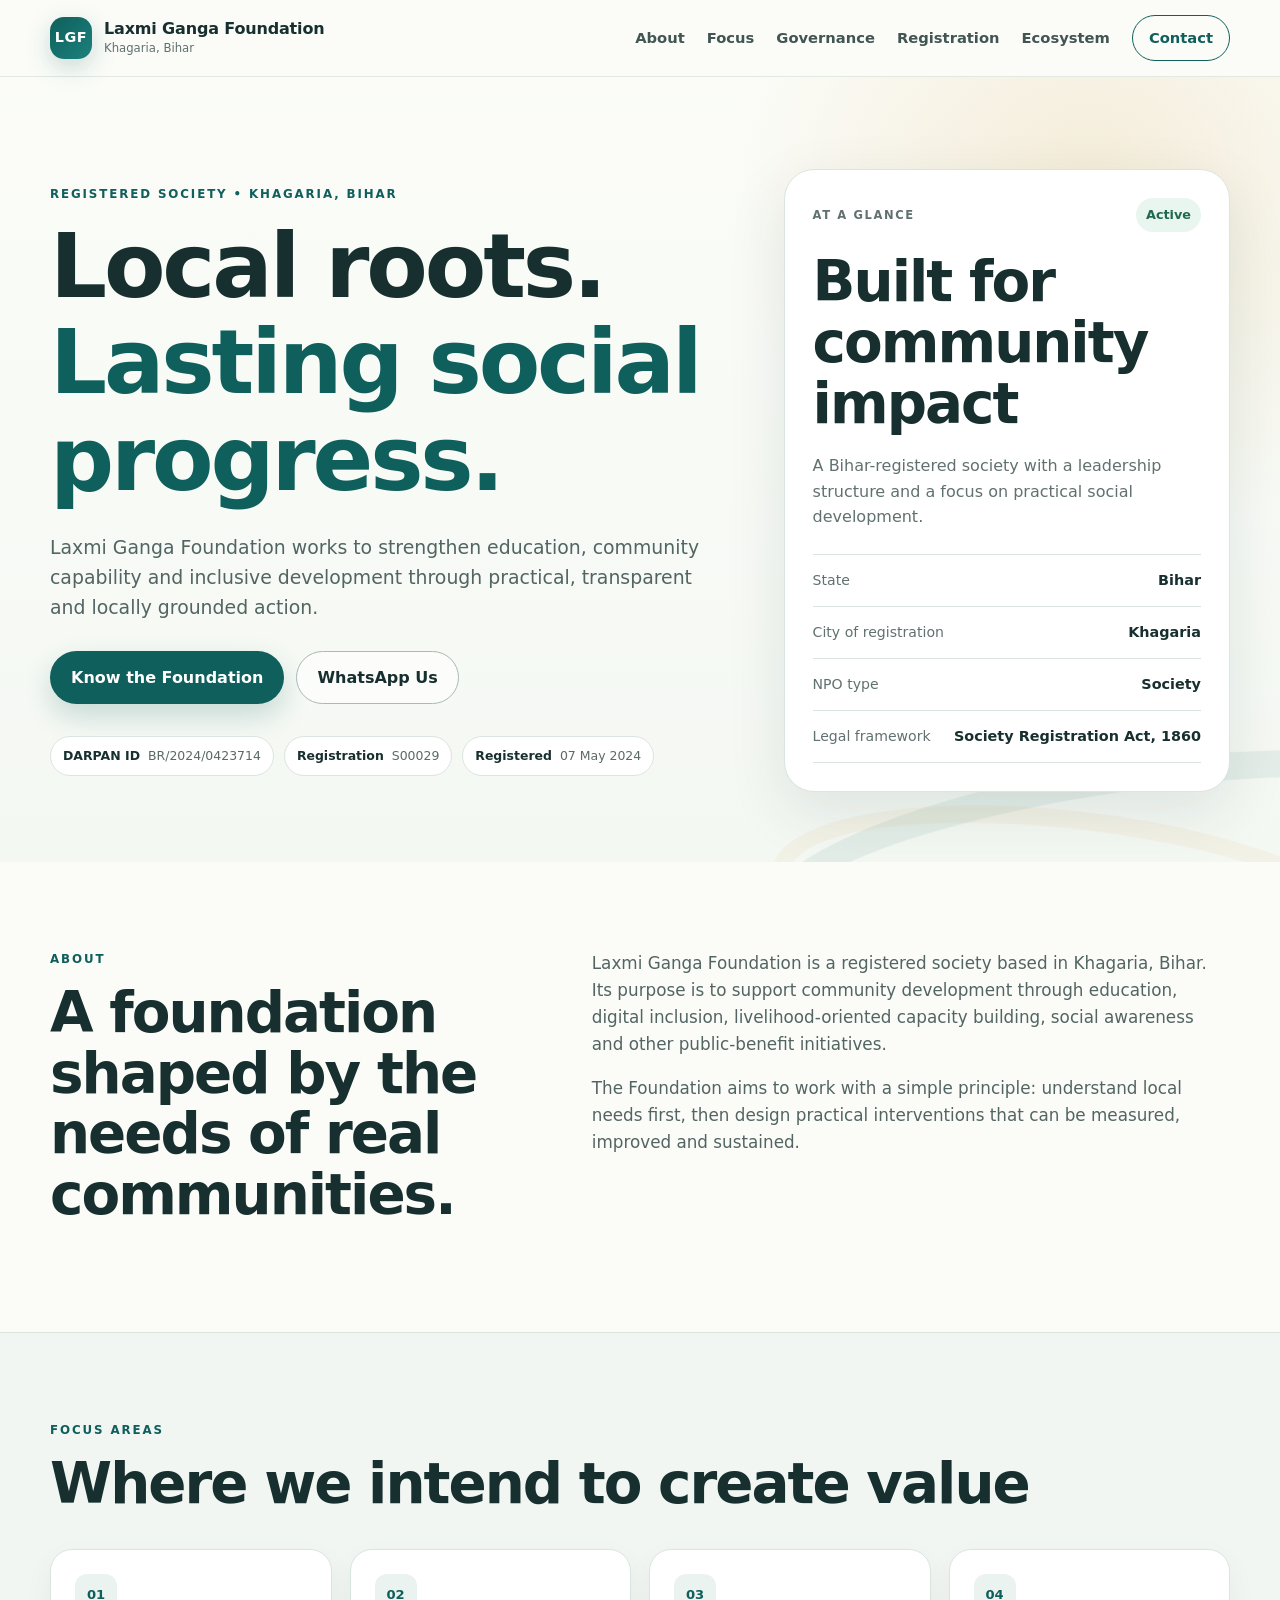
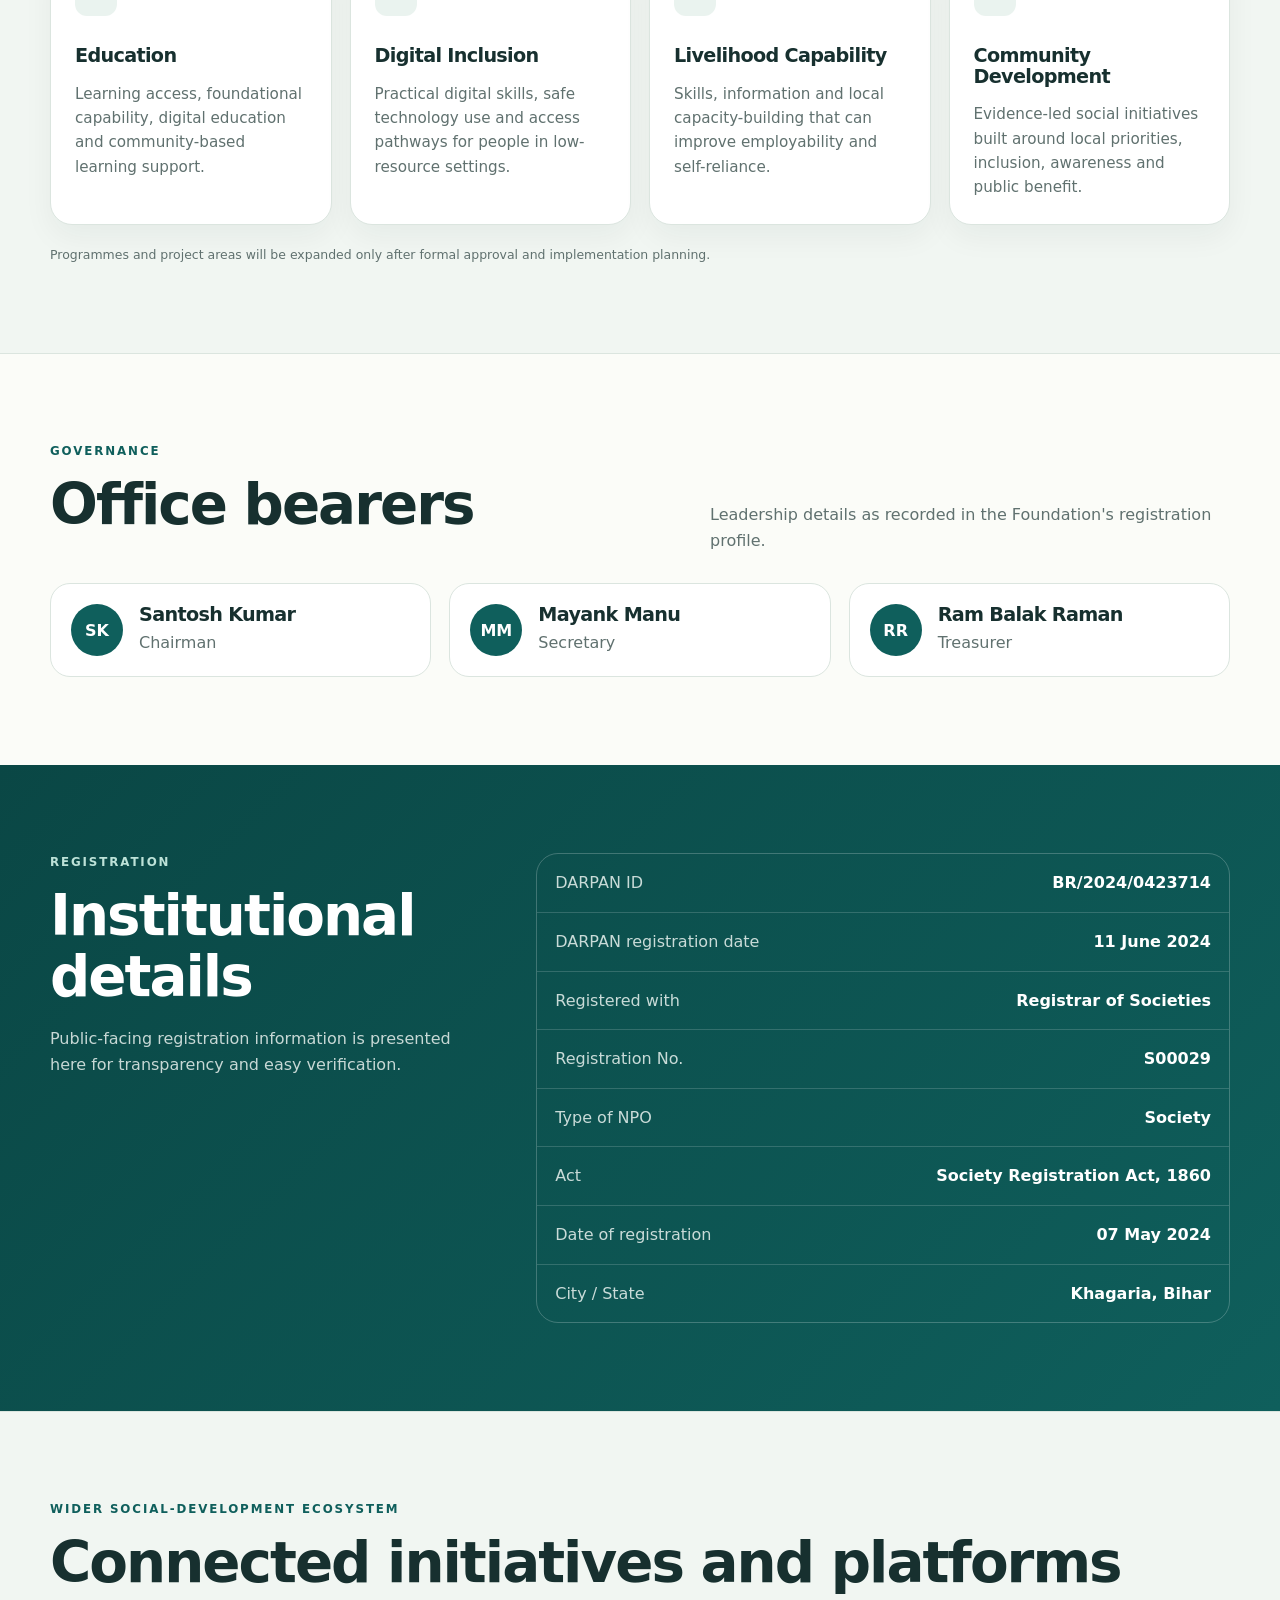
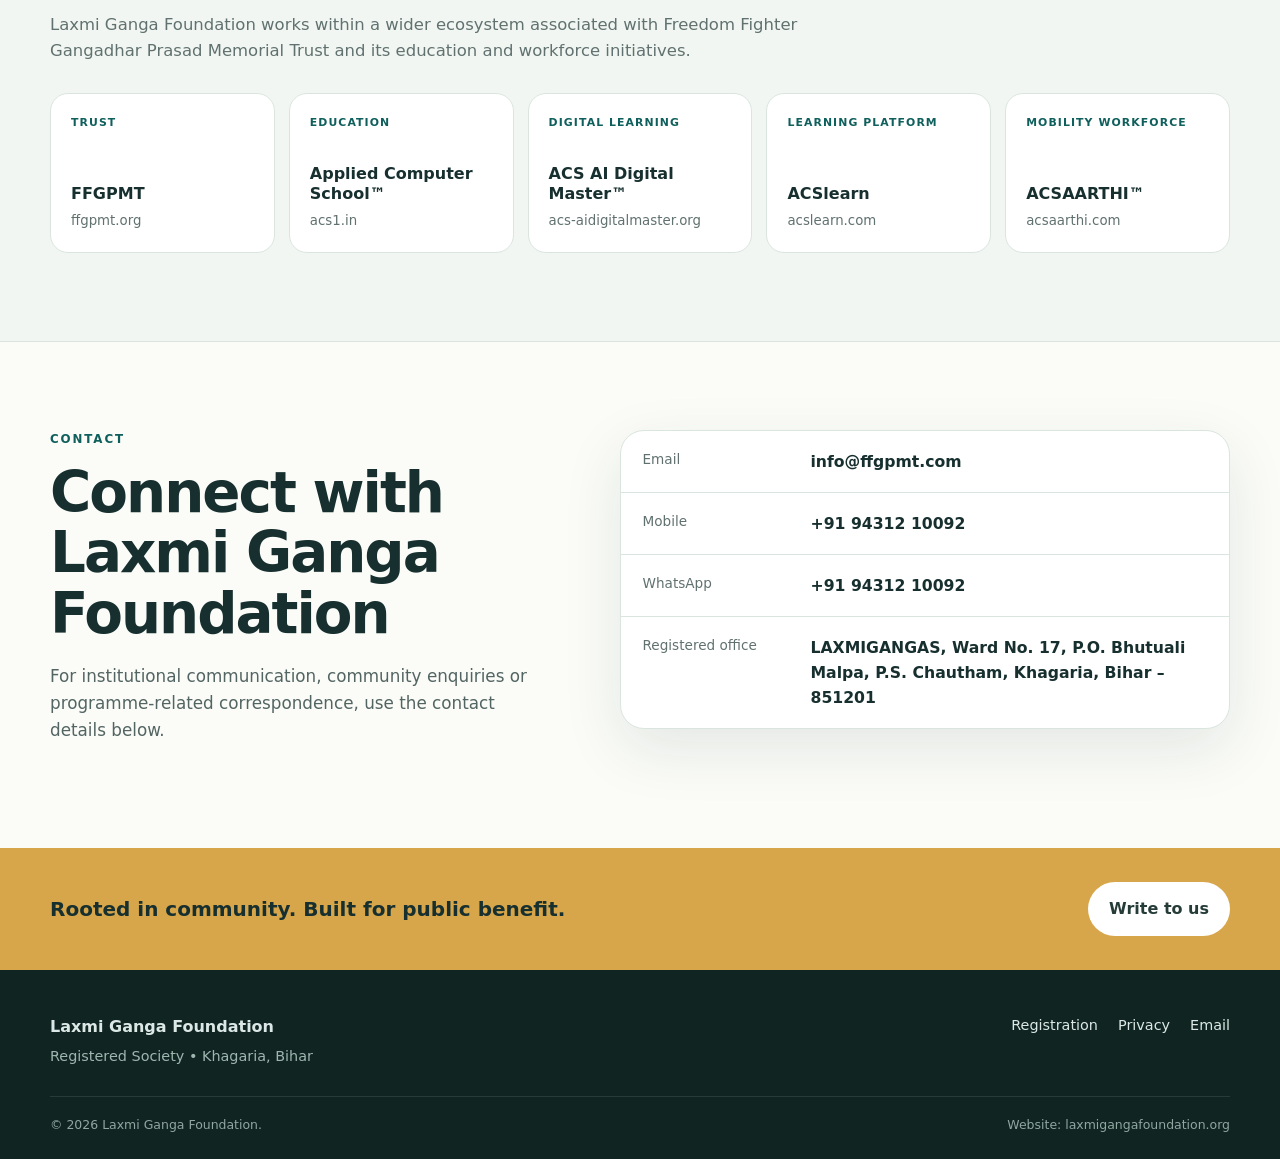
==== index.html @ 03c26f2c "Add files via upload" ====
<!doctype html>
<html lang="en">
<head>
  <meta charset="utf-8">
  <meta name="viewport" content="width=device-width, initial-scale=1">
  <title>Laxmi Ganga Foundation | Community Development, Education & Social Progress</title>
  <meta name="description" content="Laxmi Ganga Foundation is a registered society based in Khagaria, Bihar, working for education, community development and inclusive social progress.">
  <link rel="canonical" href="https://laxmigangafoundation.org/">
  <meta name="theme-color" content="#0f5f5c">
  <meta property="og:type" content="website">
  <meta property="og:title" content="Laxmi Ganga Foundation">
  <meta property="og:description" content="Rooted in Khagaria. Working for education, community development and inclusive social progress.">
  <meta property="og:url" content="https://laxmigangafoundation.org/">
  <meta property="og:image" content="https://laxmigangafoundation.org/assets/og-card.png">
  <meta name="twitter:card" content="summary_large_image">
  <link rel="icon" href="assets/favicon.svg" type="image/svg+xml">
  <link rel="stylesheet" href="styles.css">
  <script type="application/ld+json">
  {
    "@context":"https://schema.org",
    "@type":"NGO",
    "name":"Laxmi Ganga Foundation",
    "url":"https://laxmigangafoundation.org/",
    "email":"info@ffgpmt.com",
    "telephone":"+91-9431210092",
    "address":{
      "@type":"PostalAddress",
      "streetAddress":"LAXMIGANGAS, Ward No. 17, P.O. Bhutuali Malpa, P.S. Chautham",
      "addressLocality":"Khagaria",
      "addressRegion":"Bihar",
      "postalCode":"851201",
      "addressCountry":"IN"
    }
  }
  </script>
</head>
<body>
  <a class="skip-link" href="#main">Skip to content</a>

  <header class="site-header" id="top">
    <div class="container nav-wrap">
      <a class="brand" href="#top" aria-label="Laxmi Ganga Foundation home">
        <span class="brand-mark" aria-hidden="true">LGF</span>
        <span class="brand-text">
          <strong>Laxmi Ganga Foundation</strong>
          <small>Khagaria, Bihar</small>
        </span>
      </a>
      <button class="menu-btn" type="button" aria-expanded="false" aria-controls="site-nav">Menu</button>
      <nav id="site-nav" class="site-nav" aria-label="Primary navigation">
        <a href="#about">About</a>
        <a href="#focus">Focus</a>
        <a href="#governance">Governance</a>
        <a href="#registration">Registration</a>
        <a href="#ecosystem">Ecosystem</a>
        <a class="nav-cta" href="#contact">Contact</a>
      </nav>
    </div>
  </header>

  <main id="main">
    <section class="hero">
      <div class="river river-a" aria-hidden="true"></div>
      <div class="river river-b" aria-hidden="true"></div>
      <div class="container hero-grid">
        <div>
          <p class="eyebrow">Registered Society • Khagaria, Bihar</p>
          <h1>Local roots.<br><span>Lasting social progress.</span></h1>
          <p class="hero-copy">
            Laxmi Ganga Foundation works to strengthen education, community capability and inclusive development
            through practical, transparent and locally grounded action.
          </p>
          <div class="hero-actions">
            <a class="btn primary" href="#about">Know the Foundation</a>
            <a class="btn ghost" href="https://wa.me/919431210092" target="_blank" rel="noopener">WhatsApp Us</a>
          </div>
          <div class="trust-strip" aria-label="Key registration highlights">
            <span><b>DARPAN ID</b> BR/2024/0423714</span>
            <span><b>Registration</b> S00029</span>
            <span><b>Registered</b> 07 May 2024</span>
          </div>
        </div>

        <aside class="hero-card" aria-label="Foundation at a glance">
          <div class="hero-card-top">
            <span class="mini-label">At a glance</span>
            <span class="status-dot">Active</span>
          </div>
          <h2>Built for community impact</h2>
          <p>
            A Bihar-registered society with a leadership structure and a focus on practical social development.
          </p>
          <dl class="facts">
            <div><dt>State</dt><dd>Bihar</dd></div>
            <div><dt>City of registration</dt><dd>Khagaria</dd></div>
            <div><dt>NPO type</dt><dd>Society</dd></div>
            <div><dt>Legal framework</dt><dd>Society Registration Act, 1860</dd></div>
          </dl>
        </aside>
      </div>
    </section>

    <section class="section" id="about">
      <div class="container split">
        <div>
          <p class="eyebrow">About</p>
          <h2>A foundation shaped by the needs of real communities.</h2>
        </div>
        <div class="prose">
          <p>
            Laxmi Ganga Foundation is a registered society based in Khagaria, Bihar. Its purpose is to support
            community development through education, digital inclusion, livelihood-oriented capacity building,
            social awareness and other public-benefit initiatives.
          </p>
          <p>
            The Foundation aims to work with a simple principle: understand local needs first, then design practical
            interventions that can be measured, improved and sustained.
          </p>
        </div>
      </div>
    </section>

    <section class="section soft" id="focus">
      <div class="container">
        <p class="eyebrow">Focus areas</p>
        <h2>Where we intend to create value</h2>
        <div class="cards four">
          <article class="card">
            <span class="icon" aria-hidden="true">01</span>
            <h3>Education</h3>
            <p>Learning access, foundational capability, digital education and community-based learning support.</p>
          </article>
          <article class="card">
            <span class="icon" aria-hidden="true">02</span>
            <h3>Digital Inclusion</h3>
            <p>Practical digital skills, safe technology use and access pathways for people in low-resource settings.</p>
          </article>
          <article class="card">
            <span class="icon" aria-hidden="true">03</span>
            <h3>Livelihood Capability</h3>
            <p>Skills, information and local capacity-building that can improve employability and self-reliance.</p>
          </article>
          <article class="card">
            <span class="icon" aria-hidden="true">04</span>
            <h3>Community Development</h3>
            <p>Evidence-led social initiatives built around local priorities, inclusion, awareness and public benefit.</p>
          </article>
        </div>
        <p class="scope-note">Programmes and project areas will be expanded only after formal approval and implementation planning.</p>
      </div>
    </section>

    <section class="section" id="governance">
      <div class="container">
        <p class="eyebrow">Governance</p>
        <div class="section-head">
          <h2>Office bearers</h2>
          <p>Leadership details as recorded in the Foundation's registration profile.</p>
        </div>
        <div class="people">
          <article class="person">
            <span class="avatar">SK</span>
            <div><h3>Santosh Kumar</h3><p>Chairman</p></div>
          </article>
          <article class="person">
            <span class="avatar">MM</span>
            <div><h3>Mayank Manu</h3><p>Secretary</p></div>
          </article>
          <article class="person">
            <span class="avatar">RR</span>
            <div><h3>Ram Balak Raman</h3><p>Treasurer</p></div>
          </article>
        </div>
      </div>
    </section>

    <section class="section deep" id="registration">
      <div class="container registration-grid">
        <div>
          <p class="eyebrow light">Registration</p>
          <h2>Institutional details</h2>
          <p class="muted">
            Public-facing registration information is presented here for transparency and easy verification.
          </p>
        </div>
        <div class="reg-table" role="table" aria-label="Registration details">
          <div role="row"><span role="cell">DARPAN ID</span><strong role="cell">BR/2024/0423714</strong></div>
          <div role="row"><span role="cell">DARPAN registration date</span><strong role="cell">11 June 2024</strong></div>
          <div role="row"><span role="cell">Registered with</span><strong role="cell">Registrar of Societies</strong></div>
          <div role="row"><span role="cell">Registration No.</span><strong role="cell">S00029</strong></div>
          <div role="row"><span role="cell">Type of NPO</span><strong role="cell">Society</strong></div>
          <div role="row"><span role="cell">Act</span><strong role="cell">Society Registration Act, 1860</strong></div>
          <div role="row"><span role="cell">Date of registration</span><strong role="cell">07 May 2024</strong></div>
          <div role="row"><span role="cell">City / State</span><strong role="cell">Khagaria, Bihar</strong></div>
        </div>
      </div>
    </section>

    <section class="section soft" id="ecosystem">
      <div class="container">
        <p class="eyebrow">Wider social-development ecosystem</p>
        <h2>Connected initiatives and platforms</h2>
        <p class="ecosystem-intro">
          Laxmi Ganga Foundation works within a wider ecosystem associated with Freedom Fighter Gangadhar Prasad
          Memorial Trust and its education and workforce initiatives.
        </p>
        <div class="ecosystem-grid">
          <a class="ecosystem-card" href="https://ffgpmt.org/" target="_blank" rel="noopener">
            <span class="tag">Trust</span><strong>FFGPMT</strong><small>ffgpmt.org</small>
          </a>
          <a class="ecosystem-card" href="https://acs1.in/" target="_blank" rel="noopener">
            <span class="tag">Education</span><strong>Applied Computer School™</strong><small>acs1.in</small>
          </a>
          <a class="ecosystem-card" href="https://acs-aidigitalmaster.org/" target="_blank" rel="noopener">
            <span class="tag">Digital Learning</span><strong>ACS AI Digital Master™</strong><small>acs-aidigitalmaster.org</small>
          </a>
          <a class="ecosystem-card" href="https://acslearn.com/" target="_blank" rel="noopener">
            <span class="tag">Learning Platform</span><strong>ACSlearn</strong><small>acslearn.com</small>
          </a>
          <a class="ecosystem-card" href="https://acsaarthi.com/" target="_blank" rel="noopener">
            <span class="tag">Mobility Workforce</span><strong>ACSAARTHI™</strong><small>acsaarthi.com</small>
          </a>
        </div>
      </div>
    </section>

    <section class="section" id="contact">
      <div class="container contact-grid">
        <div>
          <p class="eyebrow">Contact</p>
          <h2>Connect with Laxmi Ganga Foundation</h2>
          <p class="prose">
            For institutional communication, community enquiries or programme-related correspondence, use the
            contact details below.
          </p>
        </div>
        <div class="contact-card">
          <a href="mailto:info@ffgpmt.com"><span>Email</span><strong>info@ffgpmt.com</strong></a>
          <a href="tel:+919431210092"><span>Mobile</span><strong>+91 94312 10092</strong></a>
          <a href="https://wa.me/919431210092" target="_blank" rel="noopener"><span>WhatsApp</span><strong>+91 94312 10092</strong></a>
          <div class="address">
            <span>Registered office</span>
            <strong>LAXMIGANGAS, Ward No. 17, P.O. Bhutuali Malpa, P.S. Chautham, Khagaria, Bihar – 851201</strong>
          </div>
        </div>
      </div>
    </section>

    <section class="closing">
      <div class="container">
        <p>Rooted in community. Built for public benefit.</p>
        <a class="btn light-btn" href="mailto:info@ffgpmt.com">Write to us</a>
      </div>
    </section>
  </main>

  <footer class="footer">
    <div class="container footer-grid">
      <div>
        <strong>Laxmi Ganga Foundation</strong>
        <p>Registered Society • Khagaria, Bihar</p>
      </div>
      <div class="footer-links">
        <a href="#registration">Registration</a>
        <a href="privacy.html">Privacy</a>
        <a href="mailto:info@ffgpmt.com">Email</a>
      </div>
    </div>
    <div class="container footer-bottom">
      <span>© <span id="year"></span> Laxmi Ganga Foundation.</span>
      <span>Website: laxmigangafoundation.org</span>
    </div>
  </footer>

  <script src="script.js"></script>
</body>
</html>
---- styles.css ----
:root{
  --ink:#17302f;
  --muted:#60716f;
  --paper:#fbfcf8;
  --soft:#f1f6f2;
  --deep:#0f5f5c;
  --deep-2:#0a4745;
  --gold:#d8a64a;
  --gold-2:#f2d79e;
  --line:#dbe5df;
  --white:#ffffff;
  --shadow:0 20px 60px rgba(19,50,47,.10);
  --radius:24px;
  --max:1180px;
}
*{box-sizing:border-box}
html{scroll-behavior:smooth}
body{margin:0;background:var(--paper);color:var(--ink);font-family:Inter,ui-sans-serif,system-ui,-apple-system,BlinkMacSystemFont,"Segoe UI",sans-serif;line-height:1.6}
a{color:inherit;text-decoration:none}
img{max-width:100%;display:block}
.container{width:min(var(--max),calc(100% - 32px));margin-inline:auto}
.skip-link{position:absolute;left:-999px;top:8px;background:#fff;padding:10px 14px;border-radius:8px;z-index:999}
.skip-link:focus{left:8px}
.site-header{position:sticky;top:0;z-index:50;background:rgba(251,252,248,.92);backdrop-filter:blur(14px);border-bottom:1px solid rgba(219,229,223,.8)}
.nav-wrap{min-height:76px;display:flex;align-items:center;justify-content:space-between;gap:20px}
.brand{display:flex;align-items:center;gap:12px}
.brand-mark{width:42px;height:42px;display:grid;place-items:center;border-radius:14px;background:linear-gradient(135deg,var(--deep),#1b817c);color:#fff;font-weight:800;letter-spacing:.04em;font-size:.9rem;box-shadow:0 8px 24px rgba(15,95,92,.22)}
.brand-text{display:flex;flex-direction:column;line-height:1.15}
.brand-text strong{font-size:1rem;letter-spacing:-.01em}
.brand-text small{margin-top:4px;color:var(--muted);font-size:.73rem}
.site-nav{display:flex;align-items:center;gap:22px;font-size:.92rem;font-weight:650}
.site-nav a{color:#415553}
.site-nav a:hover{color:var(--deep)}
.nav-cta{padding:10px 16px;border:1px solid var(--deep);border-radius:999px;color:var(--deep)!important}
.menu-btn{display:none;border:1px solid var(--line);background:#fff;border-radius:10px;padding:8px 12px;font-weight:700}
.hero{position:relative;overflow:hidden;padding:92px 0 70px;background:
  radial-gradient(circle at 85% 15%,rgba(216,166,74,.18),transparent 28%),
  linear-gradient(180deg,#fbfcf8 0%,#f4f8f3 100%)}
.hero-grid{display:grid;grid-template-columns:1.2fr .8fr;gap:64px;align-items:center;position:relative;z-index:2}
.eyebrow{text-transform:uppercase;letter-spacing:.16em;font-weight:800;font-size:.74rem;color:var(--deep);margin:0 0 14px}
.eyebrow.light{color:#bde2d8}
h1,h2,h3{margin-top:0;line-height:1.08;letter-spacing:-.035em}
h1{font-size:clamp(3rem,7vw,6.4rem);margin-bottom:24px;max-width:900px}
h1 span{color:var(--deep)}
h2{font-size:clamp(2rem,4.4vw,3.8rem);margin-bottom:18px}
h3{font-size:1.2rem;margin-bottom:10px}
.hero-copy{font-size:1.18rem;color:#526563;max-width:720px;margin:0 0 28px}
.hero-actions{display:flex;flex-wrap:wrap;gap:12px;margin-bottom:32px}
.btn{display:inline-flex;align-items:center;justify-content:center;padding:13px 20px;border-radius:999px;font-weight:800;border:1px solid transparent;transition:.2s ease}
.btn:hover{transform:translateY(-1px)}
.btn.primary{background:var(--deep);color:#fff;box-shadow:0 12px 28px rgba(15,95,92,.20)}
.btn.ghost{border-color:#a9b9b4;background:rgba(255,255,255,.7)}
.trust-strip{display:flex;flex-wrap:wrap;gap:10px}
.trust-strip span{font-size:.78rem;background:#fff;border:1px solid var(--line);padding:9px 12px;border-radius:999px;color:#5b6a67}
.trust-strip b{color:var(--ink);margin-right:4px}
.hero-card{background:#fff;border:1px solid var(--line);border-radius:30px;padding:28px;box-shadow:var(--shadow)}
.hero-card-top{display:flex;justify-content:space-between;align-items:center;margin-bottom:20px}
.mini-label{font-size:.72rem;text-transform:uppercase;letter-spacing:.14em;color:var(--muted);font-weight:800}
.status-dot{font-size:.8rem;font-weight:800;color:#206951;background:#e9f6ef;padding:7px 10px;border-radius:999px}
.hero-card p{color:var(--muted)}
.facts{margin:24px 0 0;border-top:1px solid var(--line)}
.facts div{display:flex;justify-content:space-between;gap:20px;padding:14px 0;border-bottom:1px solid var(--line)}
.facts dt{color:var(--muted);font-size:.88rem}
.facts dd{margin:0;text-align:right;font-weight:800;font-size:.9rem}
.river{position:absolute;border-radius:50%;filter:blur(.1px);opacity:.45}
.river-a{width:780px;height:220px;right:-250px;bottom:-120px;border:28px solid rgba(15,95,92,.16);transform:rotate(-8deg)}
.river-b{width:620px;height:190px;right:-110px;bottom:-140px;border:18px solid rgba(216,166,74,.19);transform:rotate(7deg)}
.section{padding:88px 0}
.section.soft{background:var(--soft);border-top:1px solid var(--line);border-bottom:1px solid var(--line)}
.section.deep{background:linear-gradient(135deg,var(--deep-2),var(--deep));color:#fff}
.split{display:grid;grid-template-columns:.85fr 1.15fr;gap:70px;align-items:start}
.prose{font-size:1.05rem;color:#536563}
.prose p{margin-top:0;margin-bottom:18px}
.cards{display:grid;gap:18px;margin-top:34px}
.cards.four{grid-template-columns:repeat(4,1fr)}
.card{background:#fff;border:1px solid var(--line);border-radius:22px;padding:24px;box-shadow:0 12px 30px rgba(17,47,44,.05)}
.card p{color:var(--muted);margin-bottom:0;font-size:.95rem}
.icon{display:inline-grid;place-items:center;width:42px;height:42px;border-radius:12px;background:#eaf3ef;color:var(--deep);font-weight:900;font-size:.82rem;margin-bottom:30px}
.scope-note{font-size:.78rem;color:var(--muted);margin:20px 0 0}
.section-head{display:flex;justify-content:space-between;gap:30px;align-items:end;margin-bottom:30px}
.section-head p{max-width:520px;color:var(--muted);margin:0}
.people{display:grid;grid-template-columns:repeat(3,1fr);gap:18px}
.person{display:flex;align-items:center;gap:16px;border:1px solid var(--line);border-radius:20px;background:#fff;padding:20px}
.avatar{width:52px;height:52px;border-radius:50%;display:grid;place-items:center;background:var(--deep);color:#fff;font-weight:900}
.person h3{margin:0 0 4px}
.person p{margin:0;color:var(--muted)}
.registration-grid{display:grid;grid-template-columns:.75fr 1.25fr;gap:70px;align-items:start}
.muted{color:#c7d8d5}
.reg-table{border:1px solid rgba(255,255,255,.22);border-radius:22px;overflow:hidden}
.reg-table div{display:grid;grid-template-columns:1fr 1fr;gap:24px;padding:16px 18px;border-bottom:1px solid rgba(255,255,255,.16)}
.reg-table div:last-child{border-bottom:0}
.reg-table span{color:#c9dbd8}
.reg-table strong{text-align:right}
.ecosystem-intro{max-width:790px;color:var(--muted);font-size:1.03rem}
.ecosystem-grid{display:grid;grid-template-columns:repeat(5,1fr);gap:14px;margin-top:28px}
.ecosystem-card{background:#fff;border:1px solid var(--line);border-radius:18px;padding:20px;display:flex;flex-direction:column;min-height:160px;transition:.2s ease}
.ecosystem-card:hover{transform:translateY(-3px);box-shadow:var(--shadow)}
.tag{font-size:.68rem;text-transform:uppercase;letter-spacing:.1em;color:var(--deep);font-weight:850;margin-bottom:auto}
.ecosystem-card strong{font-size:1rem;line-height:1.25;margin-top:28px}
.ecosystem-card small{color:var(--muted);margin-top:6px}
.contact-grid{display:grid;grid-template-columns:.9fr 1.1fr;gap:70px;align-items:start}
.contact-card{border:1px solid var(--line);border-radius:24px;overflow:hidden;background:#fff;box-shadow:var(--shadow)}
.contact-card>a,.contact-card .address{display:grid;grid-template-columns:150px 1fr;gap:18px;padding:18px 22px;border-bottom:1px solid var(--line)}
.contact-card .address{border-bottom:0}
.contact-card span{color:var(--muted);font-size:.85rem}
.contact-card strong{font-size:.98rem}
.closing{background:var(--gold);padding:34px 0}
.closing .container{display:flex;align-items:center;justify-content:space-between;gap:24px}
.closing p{font-size:1.25rem;font-weight:900;margin:0}
.light-btn{background:#fff;color:#263c39}
.footer{background:#102522;color:#dce8e5;padding:44px 0 24px}
.footer-grid{display:flex;justify-content:space-between;gap:30px}
.footer p{color:#9fb5b0;margin:5px 0 0;font-size:.9rem}
.footer-links{display:flex;gap:20px;font-size:.9rem}
.footer-bottom{display:flex;justify-content:space-between;gap:20px;border-top:1px solid rgba(255,255,255,.10);margin-top:28px;padding-top:18px;color:#8fa6a1;font-size:.78rem}
@media (max-width:980px){
  .site-nav{display:none;position:absolute;top:76px;left:16px;right:16px;background:#fff;border:1px solid var(--line);border-radius:18px;padding:16px;box-shadow:var(--shadow);flex-direction:column;align-items:stretch;gap:4px}
  .site-nav.open{display:flex}
  .site-nav a{padding:10px 12px}
  .menu-btn{display:block}
  .hero-grid,.split,.registration-grid,.contact-grid{grid-template-columns:1fr;gap:34px}
  .cards.four{grid-template-columns:repeat(2,1fr)}
  .ecosystem-grid{grid-template-columns:repeat(2,1fr)}
  .hero{padding-top:64px}
}
@media (max-width:680px){
  .container{width:min(100% - 22px,var(--max))}
  .brand-text small{display:none}
  h1{font-size:3.35rem}
  .section{padding:64px 0}
  .cards.four,.people,.ecosystem-grid{grid-template-columns:1fr}
  .section-head,.closing .container,.footer-grid,.footer-bottom{flex-direction:column;align-items:flex-start}
  .section-head{display:flex}
  .reg-table div{grid-template-columns:1fr;gap:4px}
  .reg-table strong{text-align:left}
  .contact-card>a,.contact-card .address{grid-template-columns:1fr;gap:4px}
  .footer-links{flex-wrap:wrap}
}
@media (prefers-reduced-motion:reduce){
  html{scroll-behavior:auto}
  *{transition:none!important}
}
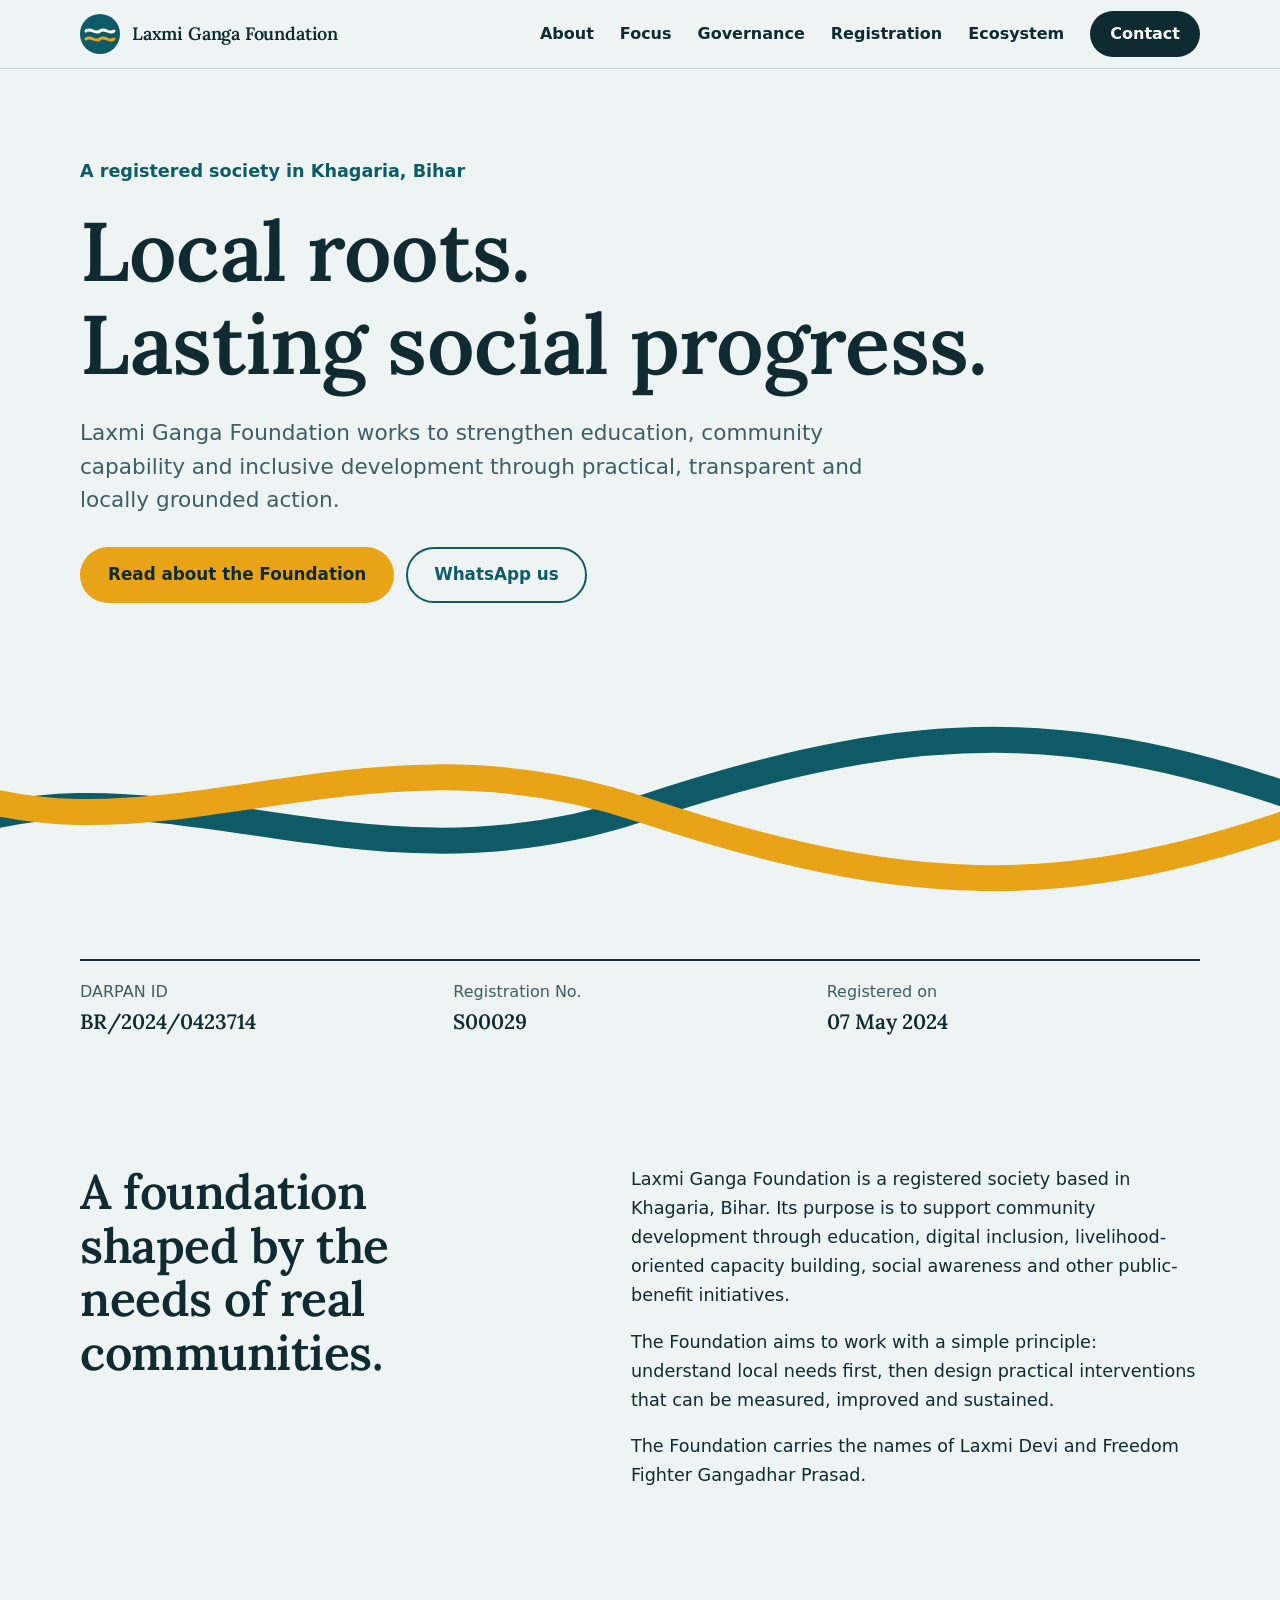
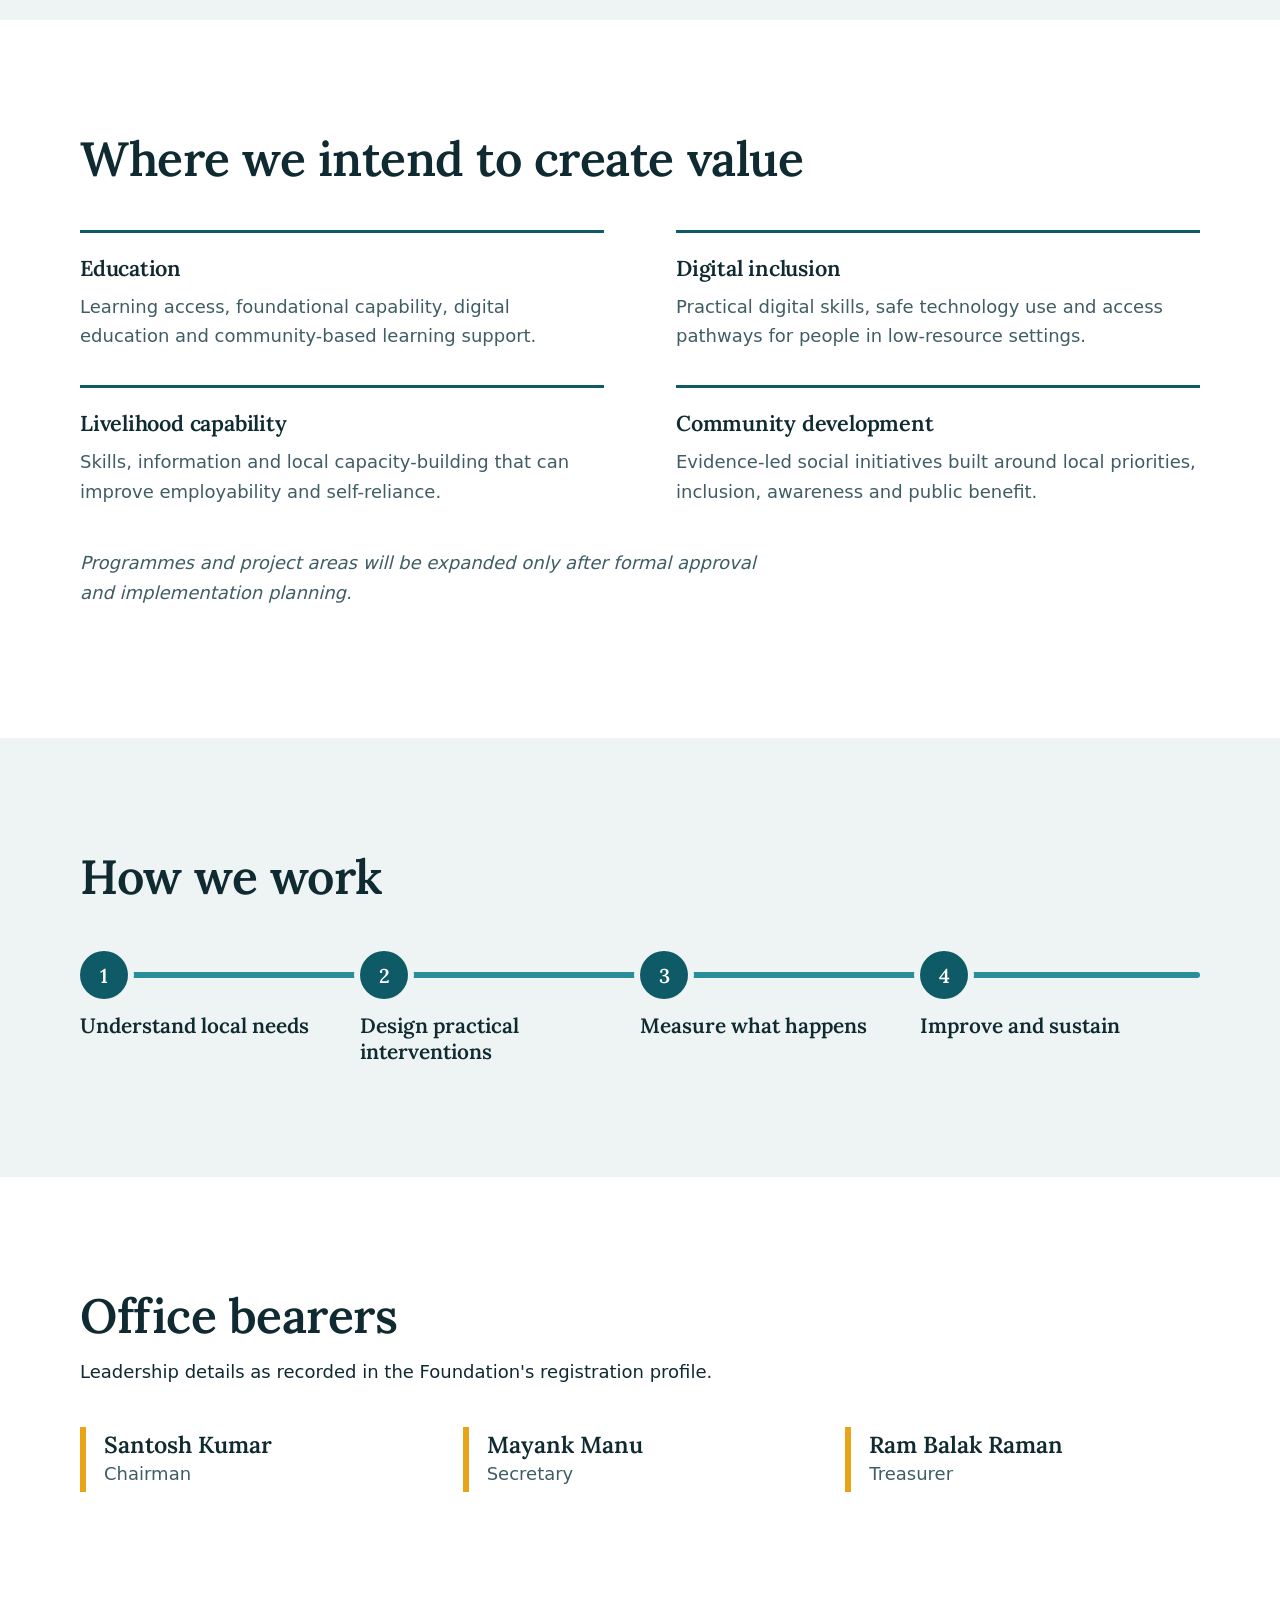
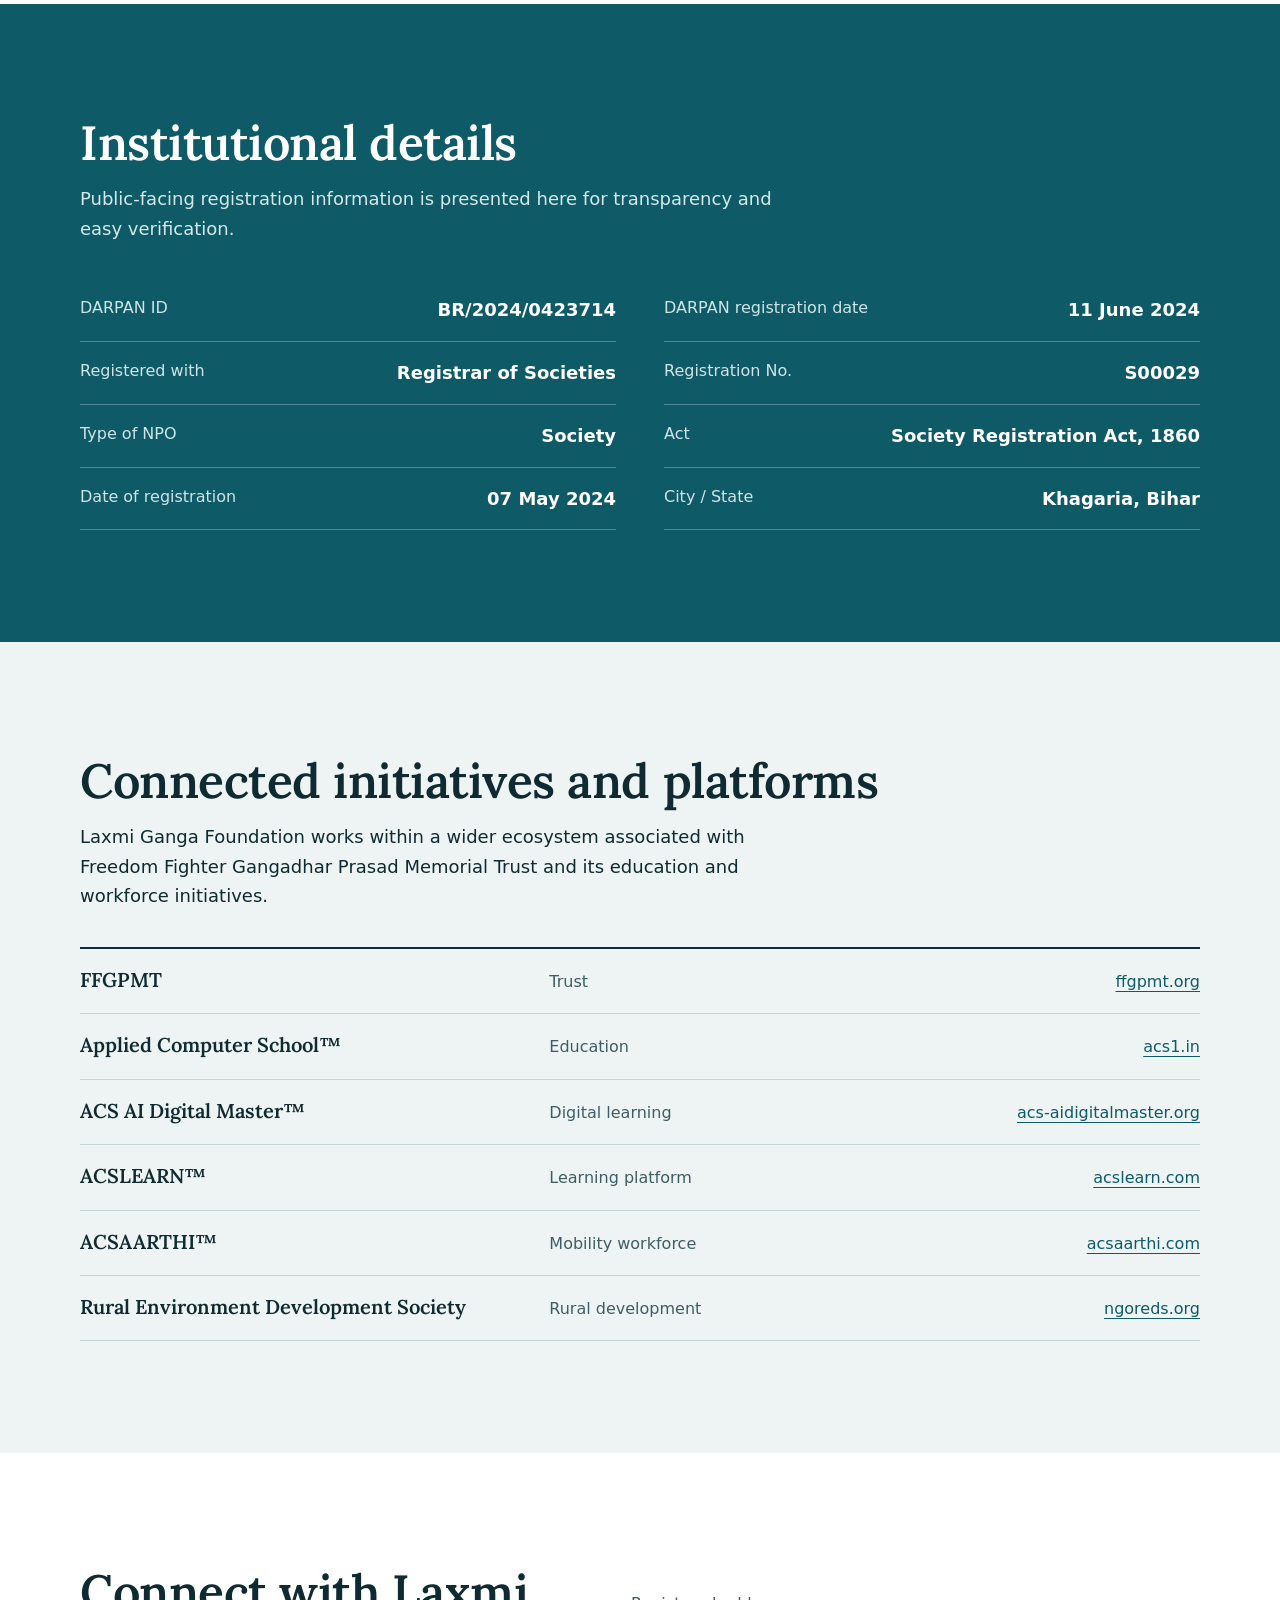
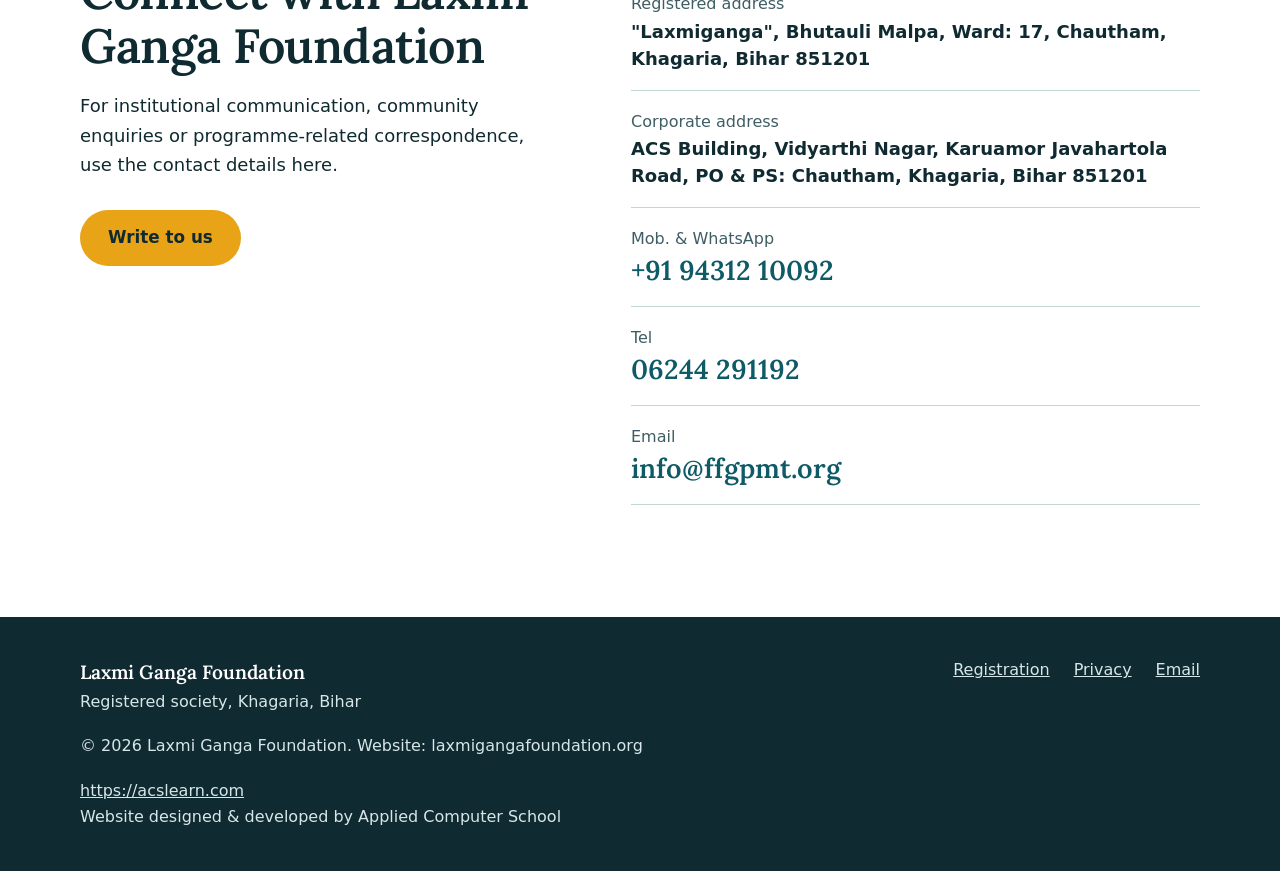
==== commit aadf2c7a: "Add files via upload" ====
--- a/index.html
+++ b/index.html
@@ -3,29 +3,29 @@
 <head>
   <meta charset="utf-8">
   <meta name="viewport" content="width=device-width, initial-scale=1">
-  <title>Laxmi Ganga Foundation | Community Development, Education & Social Progress</title>
+  <title>Laxmi Ganga Foundation | Community Development, Education &amp; Social Progress</title>
   <meta name="description" content="Laxmi Ganga Foundation is a registered society based in Khagaria, Bihar, working for education, community development and inclusive social progress.">
   <link rel="canonical" href="https://laxmigangafoundation.org/">
-  <meta name="theme-color" content="#0f5f5c">
+  <meta name="theme-color" content="#0E5A66">
   <meta property="og:type" content="website">
   <meta property="og:title" content="Laxmi Ganga Foundation">
   <meta property="og:description" content="Rooted in Khagaria. Working for education, community development and inclusive social progress.">
   <meta property="og:url" content="https://laxmigangafoundation.org/">
   <meta property="og:image" content="https://laxmigangafoundation.org/assets/og-card.png">
   <meta name="twitter:card" content="summary_large_image">
-  <link rel="icon" href="assets/favicon.svg" type="image/svg+xml">
-  <link rel="stylesheet" href="styles.css">
+  <link rel="icon" href="data:image/svg+xml,%3Csvg%20viewBox='0%200%2040%2040'%20xmlns='http://www.w3.org/2000/svg'%3E%3Ccircle%20cx='20'%20cy='20'%20r='20'%20fill='%230E5A66'/%3E%3Cpath%20d='M6%2017c5-4%209%204%2014%200s9%204%2014%200'%20fill='none'%20stroke='%23fff'%20stroke-width='3'%20stroke-linecap='round'/%3E%3Cpath%20d='M6%2025c5-4%209%204%2014%200s9%204%2014%200'%20fill='none'%20stroke='%23E8A317'%20stroke-width='3'%20stroke-linecap='round'/%3E%3C/svg%3E">
+  <link rel="preload" href="lgf-display.woff" as="font" type="font/woff" crossorigin>
   <script type="application/ld+json">
   {
     "@context":"https://schema.org",
     "@type":"NGO",
     "name":"Laxmi Ganga Foundation",
     "url":"https://laxmigangafoundation.org/",
-    "email":"info@ffgpmt.com",
+    "email":"info@ffgpmt.org",
     "telephone":"+91-9431210092",
     "address":{
       "@type":"PostalAddress",
-      "streetAddress":"LAXMIGANGAS, Ward No. 17, P.O. Bhutuali Malpa, P.S. Chautham",
+      "streetAddress":"Laxmiganga, Bhutauli Malpa, Ward: 17, Chautham",
       "addressLocality":"Khagaria",
       "addressRegion":"Bihar",
       "postalCode":"851201",
@@ -33,245 +33,282 @@
     }
   }
   </script>
+  <style>
+    @font-face{font-family:"LGF Display";src:url("lgf-display.woff") format("woff");font-weight:600;font-display:swap}
+    :root{--ink:#0F2A30;--river:#0E5A66;--water:#2B8C9A;--bg:#EDF4F3;--bar:#EDF4F3;--accent:#E8A317;--line:#c3d6d4;--rule:#c3d6d4;--muted:#3f5d64;--display:"LGF Display",Georgia,"Noto Serif",serif}
+    *{box-sizing:border-box}
+    html{scroll-behavior:smooth;-webkit-text-size-adjust:100%}
+    body{margin:0;background:var(--bg);color:var(--ink);font:18px/1.65 system-ui,-apple-system,"Segoe UI",Roboto,"Noto Sans",Arial,sans-serif;-webkit-font-smoothing:antialiased}
+    h1,h2,h3{font-family:var(--display);line-height:1.12;margin:0}
+    h1{font-size:clamp(2.4rem,8.4vw,5.2rem)}
+    h2{font-size:clamp(1.85rem,4.8vw,3rem)}
+    h3{font-size:1.35rem;line-height:1.25}
+    p{margin:0 0 1em;max-width:62ch}
+    a{color:inherit}
+    img,svg{display:block;max-width:100%}
+    :focus-visible{outline:3px solid var(--accent);outline-offset:3px;border-radius:4px}
+    .wrap{width:min(1120px,100% - 40px);margin-inline:auto}
+    .skip{position:absolute;left:-999px;top:0;background:var(--ink);color:#fff;padding:12px 16px;z-index:99}
+    .skip:focus{left:8px;top:8px}
+    .top{position:sticky;top:0;z-index:40;background:var(--bar);border-bottom:1px solid var(--line)}
+    .top .wrap{display:flex;align-items:center;justify-content:space-between;gap:16px;min-height:68px}
+    .brand{display:flex;align-items:center;gap:12px;text-decoration:none;min-width:0}
+    .brand svg{width:40px;height:40px;flex:0 0 40px}
+    .brand b{font-family:var(--display);font-size:1.12rem;line-height:1.15}
+    .menu{display:none;font:inherit;font-size:1rem;font-weight:700;color:var(--ink);background:none;border:2px solid var(--ink);border-radius:999px;padding:8px 16px}
+    .nav{display:flex;align-items:center;gap:26px}
+    .nav a{text-decoration:none;font-size:1rem;font-weight:600}
+    .nav a:hover{text-decoration:underline;text-underline-offset:6px;text-decoration-thickness:2px}
+    .btn{display:inline-flex;align-items:center;justify-content:center;min-height:54px;padding:12px 26px;border-radius:999px;font-weight:700;font-size:1.05rem;text-decoration:none;border:2px solid transparent}
+    .actions{display:flex;flex-wrap:wrap;gap:12px;margin-top:30px}
+    section{padding:clamp(56px,9vw,112px) 0}
+    .split{display:grid;grid-template-columns:minmax(0,5fr) minmax(0,6fr);gap:clamp(24px,6vw,80px);align-items:start}
+    .facts{display:grid;grid-template-columns:repeat(var(--factcols,3),minmax(0,1fr));gap:0;margin:0}
+    .facts div{padding:18px 20px 18px 0}
+    .facts dt{font-size:1rem}
+    .facts dd{margin:4px 0 0;font-family:var(--display);font-size:1.3rem;line-height:1.25;overflow-wrap:anywhere}
+    .ledger{margin:0;display:grid;grid-template-columns:1fr 1fr;column-gap:48px}
+    .ledger div{display:flex;justify-content:space-between;gap:20px;padding:16px 0;border-bottom:1px solid var(--rule)}
+    .ledger dt{font-size:1rem}
+    .ledger dd{margin:0;font-weight:700;text-align:right;overflow-wrap:anywhere}
+    .eco{list-style:none;margin:36px 0 0;padding:0;border-top:2px solid var(--ink)}
+    .eco a{display:grid;grid-template-columns:minmax(0,5fr) minmax(0,3fr) minmax(0,4fr);gap:16px;align-items:baseline;padding:18px 0;border-bottom:1px solid var(--line);text-decoration:none}
+    .eco strong{font-family:var(--display);font-size:1.25rem;line-height:1.25}
+    .eco span{font-size:1rem}
+    .eco em{font-style:normal;font-size:1rem;text-align:right;text-decoration:underline;text-underline-offset:4px;overflow-wrap:anywhere}
+    .eco a:hover strong{text-decoration:underline;text-underline-offset:5px;text-decoration-thickness:2px}
+    .reach{display:grid;gap:0;margin-top:8px}
+    .reach a,.reach div{display:block;padding:18px 0;border-bottom:1px solid var(--rule);text-decoration:none}
+    .reach small{display:block;font-size:1rem}
+    .reach b{font-family:var(--display);font-size:clamp(1.25rem,4.4vw,1.7rem);line-height:1.3;overflow-wrap:anywhere}
+    .reach address{font-style:normal;font-weight:700;line-height:1.5}
+    footer{padding:40px 0;font-size:1rem}
+    footer .wrap{display:flex;flex-wrap:wrap;justify-content:space-between;gap:18px 40px}
+    footer nav{display:flex;flex-wrap:wrap;gap:8px 24px}
+    footer p{margin:0}
+    footer .credit{flex-basis:100%}
+    @media (max-width:860px){
+      .menu{display:inline-block}
+      .nav{display:none;position:absolute;left:0;right:0;top:100%;background:var(--bar);border-bottom:1px solid var(--line);flex-direction:column;align-items:stretch;gap:0;padding:8px 20px 18px}
+      .nav.open{display:flex}
+      .nav a{padding:14px 0;border-bottom:1px solid var(--line);font-size:1.1rem}
+      .split{grid-template-columns:1fr}
+      .ledger{grid-template-columns:1fr}
+      .eco a{grid-template-columns:1fr;gap:2px}
+      .eco em{text-align:left}
+    }
+    @media (max-width:600px){
+      .facts{grid-template-columns:1fr}
+      .facts div{padding:14px 0;border-bottom:1px solid var(--rule)}
+      .btn{width:100%}
+      .brand b{font-size:1rem}
+    }
+    @media (prefers-reduced-motion:reduce){html{scroll-behavior:auto}*{animation:none!important}}
+    h1,h2,h3,.brand b{font-weight:600;letter-spacing:-.01em}
+    .btn.solid{background:var(--accent);color:var(--ink)}
+    .btn.solid:hover{background:#f3b53a}
+    .btn.line{border-color:var(--river);color:var(--river)}
+    .btn.line:hover{background:#dfecea}
+    .nav .go{background:var(--ink);color:#fff;padding:10px 20px;border-radius:999px}
+    .hero{padding:clamp(40px,7vw,88px) 0 0}
+    .where{font-size:1.1rem;color:var(--river);font-weight:700;margin:0 0 18px}
+    .lede{font-size:clamp(1.12rem,2.6vw,1.35rem);line-height:1.55;margin-top:26px;color:var(--muted)}
+    .river{width:100%;height:clamp(150px,26vw,300px);margin-top:clamp(28px,5vw,56px)}
+    .river path{fill:none;stroke-linecap:round;stroke-dasharray:1;stroke-dashoffset:1;animation:flow 2.2s cubic-bezier(.4,0,.2,1) forwards}
+    .river path:nth-child(2){animation-delay:.25s}
+    @keyframes flow{to{stroke-dashoffset:0}}
+    .hero .facts{border-top:2px solid var(--ink)}
+    .hero .facts dt{color:var(--muted)}
+    .about h2{max-width:14ch}
+    .about p{font-size:1.1rem}
+    .focus{background:#fff}
+    .focus ul{list-style:none;margin:44px 0 0;padding:0;display:grid;grid-template-columns:1fr 1fr;gap:0 clamp(28px,6vw,72px)}
+    .focus li{border-top:3px solid var(--river);padding:22px 0 34px}
+    .focus li p{margin:10px 0 0;color:var(--muted)}
+    .note{margin-top:8px;color:var(--muted);font-style:italic}
+    .way ol{list-style:none;margin:48px 0 0;padding:0;display:grid;grid-template-columns:repeat(4,1fr);counter-reset:s;position:relative}
+    .way ol:before{content:"";position:absolute;left:0;right:0;top:21px;height:6px;border-radius:3px;background:var(--water)}
+    .way li{counter-increment:s;position:relative;padding:62px 18px 0 0;font-family:var(--display);font-weight:600;font-size:1.3rem;line-height:1.25}
+    .way li:before{content:counter(s);position:absolute;left:0;top:0;width:48px;height:48px;border-radius:50%;background:var(--river);color:#fff;display:grid;place-items:center;font-family:var(--display);font-size:1.25rem;box-shadow:0 0 0 6px var(--bg)}
+    .gov{background:#fff}
+    .people{list-style:none;margin:40px 0 0;padding:0;display:grid;grid-template-columns:repeat(3,1fr);gap:28px}
+    .people li{border-left:6px solid var(--accent);padding:4px 0 4px 18px}
+    .people b{display:block;font-family:var(--display);font-weight:600;font-size:1.45rem;line-height:1.2}
+    .people span{color:var(--muted)}
+    .reg{background:var(--river);color:#fff;--rule:rgba(255,255,255,.28)}
+    .reg p{color:#d5e8ea}
+    .reg .ledger{margin-top:36px}
+    .reg .ledger dt{color:#cfe4e6}
+    .eco span{color:var(--muted)}
+    .eco em{color:var(--river)}
+    .contact{background:#fff}
+    .reach small{color:var(--muted)}
+    .reach a b{color:var(--river)}
+    footer{background:var(--ink);color:#d7e6e8}
+    footer b{font-family:var(--display);font-weight:600;font-size:1.2rem;color:#fff}
+    @media (max-width:860px){
+      .focus ul{grid-template-columns:1fr}
+      .way ol{grid-template-columns:1fr;gap:26px}
+      .way ol:before{left:21px;right:auto;top:0;bottom:0;width:6px;height:auto}
+      .way li{padding:8px 0 8px 70px;min-height:48px}
+      .people{grid-template-columns:1fr;gap:22px}
+    }
+  </style>
 </head>
 <body>
-  <a class="skip-link" href="#main">Skip to content</a>
-
-  <header class="site-header" id="top">
-    <div class="container nav-wrap">
-      <a class="brand" href="#top" aria-label="Laxmi Ganga Foundation home">
-        <span class="brand-mark" aria-hidden="true">LGF</span>
-        <span class="brand-text">
-          <strong>Laxmi Ganga Foundation</strong>
-          <small>Khagaria, Bihar</small>
-        </span>
-      </a>
-      <button class="menu-btn" type="button" aria-expanded="false" aria-controls="site-nav">Menu</button>
-      <nav id="site-nav" class="site-nav" aria-label="Primary navigation">
+  <a class="skip" href="#main">Skip to content</a>
+  <header class="top">
+    <div class="wrap">
+      <a class="brand" href="#top" aria-label="Laxmi Ganga Foundation home"><svg viewBox="0 0 40 40" aria-hidden="true"><circle cx="20" cy="20" r="20" fill="#0E5A66"/><path d="M6 17c5-4 9 4 14 0s9 4 14 0" fill="none" stroke="#fff" stroke-width="3" stroke-linecap="round"/><path d="M6 25c5-4 9 4 14 0s9 4 14 0" fill="none" stroke="#E8A317" stroke-width="3" stroke-linecap="round"/></svg><b>Laxmi Ganga Foundation</b></a>
+      <button class="menu" type="button" aria-expanded="false" aria-controls="nav">Menu</button>
+      <nav class="nav" id="nav" aria-label="Primary navigation">
         <a href="#about">About</a>
         <a href="#focus">Focus</a>
         <a href="#governance">Governance</a>
         <a href="#registration">Registration</a>
         <a href="#ecosystem">Ecosystem</a>
-        <a class="nav-cta" href="#contact">Contact</a>
+        <a class="go" href="#contact">Contact</a>
       </nav>
     </div>
   </header>
 
   <main id="main">
-    <section class="hero">
-      <div class="river river-a" aria-hidden="true"></div>
-      <div class="river river-b" aria-hidden="true"></div>
-      <div class="container hero-grid">
+    <section class="hero" id="top">
+      <div class="wrap">
+        <p class="where">A registered society in Khagaria, Bihar</p>
+        <h1>Local roots.<br>Lasting social progress.</h1>
+        <p class="lede">Laxmi Ganga Foundation works to strengthen education, community capability and inclusive development through practical, transparent and locally grounded action.</p>
+        <div class="actions">
+          <a class="btn solid" href="#about">Read about the Foundation</a>
+          <a class="btn line" href="https://wa.me/919431210092" target="_blank" rel="noopener">WhatsApp us</a>
+        </div>
+      </div>
+      <svg class="river" viewBox="0 0 1440 300" preserveAspectRatio="xMidYMid slice" aria-hidden="true">
+        <path pathLength="1" d="M-20 190C220 70 420 250 720 150S1180 60 1460 170" stroke="#0E5A66" stroke-width="26"/>
+        <path pathLength="1" d="M-20 110C220 230 420 50 720 150S1180 240 1460 130" stroke="#E8A317" stroke-width="26"/>
+      </svg>
+      <div class="wrap">
+        <dl class="facts">
+          <div><dt>DARPAN ID</dt><dd>BR/2024/0423714</dd></div>
+          <div><dt>Registration No.</dt><dd>S00029</dd></div>
+          <div><dt>Registered on</dt><dd>07 May 2024</dd></div>
+        </dl>
+      </div>
+    </section>
+
+    <section class="about" id="about">
+      <div class="wrap split">
+        <h2>A foundation shaped by the needs of real communities.</h2>
         <div>
-          <p class="eyebrow">Registered Society • Khagaria, Bihar</p>
-          <h1>Local roots.<br><span>Lasting social progress.</span></h1>
-          <p class="hero-copy">
-            Laxmi Ganga Foundation works to strengthen education, community capability and inclusive development
-            through practical, transparent and locally grounded action.
-          </p>
-          <div class="hero-actions">
-            <a class="btn primary" href="#about">Know the Foundation</a>
-            <a class="btn ghost" href="https://wa.me/919431210092" target="_blank" rel="noopener">WhatsApp Us</a>
-          </div>
-          <div class="trust-strip" aria-label="Key registration highlights">
-            <span><b>DARPAN ID</b> BR/2024/0423714</span>
-            <span><b>Registration</b> S00029</span>
-            <span><b>Registered</b> 07 May 2024</span>
-          </div>
+          <p>Laxmi Ganga Foundation is a registered society based in Khagaria, Bihar. Its purpose is to support community development through education, digital inclusion, livelihood-oriented capacity building, social awareness and other public-benefit initiatives.</p>
+          <p>The Foundation aims to work with a simple principle: understand local needs first, then design practical interventions that can be measured, improved and sustained.</p>
+          <p>The Foundation carries the names of Laxmi Devi and Freedom Fighter Gangadhar Prasad.</p>
         </div>
-
-        <aside class="hero-card" aria-label="Foundation at a glance">
-          <div class="hero-card-top">
-            <span class="mini-label">At a glance</span>
-            <span class="status-dot">Active</span>
-          </div>
-          <h2>Built for community impact</h2>
-          <p>
-            A Bihar-registered society with a leadership structure and a focus on practical social development.
-          </p>
-          <dl class="facts">
-            <div><dt>State</dt><dd>Bihar</dd></div>
-            <div><dt>City of registration</dt><dd>Khagaria</dd></div>
-            <div><dt>NPO type</dt><dd>Society</dd></div>
-            <div><dt>Legal framework</dt><dd>Society Registration Act, 1860</dd></div>
-          </dl>
-        </aside>
-      </div>
-    </section>
-
-    <section class="section" id="about">
-      <div class="container split">
+      </div>
+    </section>
+
+    <section class="focus" id="focus">
+      <div class="wrap">
+        <h2>Where we intend to create value</h2>
+        <ul>
+          <li><h3>Education</h3><p>Learning access, foundational capability, digital education and community-based learning support.</p></li>
+          <li><h3>Digital inclusion</h3><p>Practical digital skills, safe technology use and access pathways for people in low-resource settings.</p></li>
+          <li><h3>Livelihood capability</h3><p>Skills, information and local capacity-building that can improve employability and self-reliance.</p></li>
+          <li><h3>Community development</h3><p>Evidence-led social initiatives built around local priorities, inclusion, awareness and public benefit.</p></li>
+        </ul>
+        <p class="note">Programmes and project areas will be expanded only after formal approval and implementation planning.</p>
+      </div>
+    </section>
+
+    <section class="way">
+      <div class="wrap">
+        <h2>How we work</h2>
+        <ol>
+          <li>Understand local needs</li>
+          <li>Design practical interventions</li>
+          <li>Measure what happens</li>
+          <li>Improve and sustain</li>
+        </ol>
+      </div>
+    </section>
+
+    <section class="gov" id="governance">
+      <div class="wrap">
+        <h2>Office bearers</h2>
+        <p style="margin-top:14px">Leadership details as recorded in the Foundation's registration profile.</p>
+        <ul class="people">
+          <li><b>Santosh Kumar</b><span>Chairman</span></li>
+          <li><b>Mayank Manu</b><span>Secretary</span></li>
+          <li><b>Ram Balak Raman</b><span>Treasurer</span></li>
+        </ul>
+      </div>
+    </section>
+
+    <section class="reg" id="registration">
+      <div class="wrap">
+        <h2>Institutional details</h2>
+        <p style="margin-top:14px">Public-facing registration information is presented here for transparency and easy verification.</p>
+        <dl class="ledger">
+          <div><dt>DARPAN ID</dt><dd>BR/2024/0423714</dd></div>
+          <div><dt>DARPAN registration date</dt><dd>11 June 2024</dd></div>
+          <div><dt>Registered with</dt><dd>Registrar of Societies</dd></div>
+          <div><dt>Registration No.</dt><dd>S00029</dd></div>
+          <div><dt>Type of NPO</dt><dd>Society</dd></div>
+          <div><dt>Act</dt><dd>Society Registration Act, 1860</dd></div>
+          <div><dt>Date of registration</dt><dd>07 May 2024</dd></div>
+          <div><dt>City / State</dt><dd>Khagaria, Bihar</dd></div>
+        </dl>
+      </div>
+    </section>
+
+    <section id="ecosystem">
+      <div class="wrap">
+        <h2>Connected initiatives and platforms</h2>
+        <p style="margin-top:14px">Laxmi Ganga Foundation works within a wider ecosystem associated with Freedom Fighter Gangadhar Prasad Memorial Trust and its education and workforce initiatives.</p>
+        <ul class="eco">
+          <li><a href="https://ffgpmt.org/" target="_blank" rel="noopener"><strong>FFGPMT</strong><span>Trust</span><em>ffgpmt.org</em></a></li>
+          <li><a href="https://acs1.in/" target="_blank" rel="noopener"><strong>Applied Computer School™</strong><span>Education</span><em>acs1.in</em></a></li>
+          <li><a href="https://acs-aidigitalmaster.org/" target="_blank" rel="noopener"><strong>ACS AI Digital Master™</strong><span>Digital learning</span><em>acs-aidigitalmaster.org</em></a></li>
+          <li><a href="https://acslearn.com/" target="_blank" rel="noopener"><strong>ACSLEARN™</strong><span>Learning platform</span><em>acslearn.com</em></a></li>
+          <li><a href="https://acsaarthi.com/" target="_blank" rel="noopener"><strong>ACSAARTHI™</strong><span>Mobility workforce</span><em>acsaarthi.com</em></a></li>
+          <li><a href="https://ngoreds.org/" target="_blank" rel="noopener"><strong>Rural Environment Development Society</strong><span>Rural development</span><em>ngoreds.org</em></a></li>
+        </ul>
+      </div>
+    </section>
+
+    <section class="contact" id="contact">
+      <div class="wrap split">
         <div>
-          <p class="eyebrow">About</p>
-          <h2>A foundation shaped by the needs of real communities.</h2>
+          <h2>Connect with Laxmi Ganga Foundation</h2>
+          <p style="margin-top:18px">For institutional communication, community enquiries or programme-related correspondence, use the contact details here.</p>
+          <div class="actions"><a class="btn solid" href="mailto:info@ffgpmt.org">Write to us</a></div>
         </div>
-        <div class="prose">
-          <p>
-            Laxmi Ganga Foundation is a registered society based in Khagaria, Bihar. Its purpose is to support
-            community development through education, digital inclusion, livelihood-oriented capacity building,
-            social awareness and other public-benefit initiatives.
-          </p>
-          <p>
-            The Foundation aims to work with a simple principle: understand local needs first, then design practical
-            interventions that can be measured, improved and sustained.
-          </p>
+        <div class="reach">
+          <div><small>Registered address</small><address>&quot;Laxmiganga&quot;, Bhutauli Malpa, Ward: 17, Chautham, Khagaria, Bihar 851201</address></div>
+          <div><small>Corporate address</small><address>ACS Building, Vidyarthi Nagar, Karuamor Javahartola Road, PO &amp; PS: Chautham, Khagaria, Bihar 851201</address></div>
+          <a href="tel:+919431210092"><small>Mob. &amp; WhatsApp</small><b>+91 94312 10092</b></a>
+          <a href="tel:+916244291192"><small>Tel</small><b>06244 291192</b></a>
+          <a href="mailto:info@ffgpmt.org"><small>Email</small><b>info@ffgpmt.org</b></a>
         </div>
       </div>
     </section>
-
-    <section class="section soft" id="focus">
-      <div class="container">
-        <p class="eyebrow">Focus areas</p>
-        <h2>Where we intend to create value</h2>
-        <div class="cards four">
-          <article class="card">
-            <span class="icon" aria-hidden="true">01</span>
-            <h3>Education</h3>
-            <p>Learning access, foundational capability, digital education and community-based learning support.</p>
-          </article>
-          <article class="card">
-            <span class="icon" aria-hidden="true">02</span>
-            <h3>Digital Inclusion</h3>
-            <p>Practical digital skills, safe technology use and access pathways for people in low-resource settings.</p>
-          </article>
-          <article class="card">
-            <span class="icon" aria-hidden="true">03</span>
-            <h3>Livelihood Capability</h3>
-            <p>Skills, information and local capacity-building that can improve employability and self-reliance.</p>
-          </article>
-          <article class="card">
-            <span class="icon" aria-hidden="true">04</span>
-            <h3>Community Development</h3>
-            <p>Evidence-led social initiatives built around local priorities, inclusion, awareness and public benefit.</p>
-          </article>
-        </div>
-        <p class="scope-note">Programmes and project areas will be expanded only after formal approval and implementation planning.</p>
-      </div>
-    </section>
-
-    <section class="section" id="governance">
-      <div class="container">
-        <p class="eyebrow">Governance</p>
-        <div class="section-head">
-          <h2>Office bearers</h2>
-          <p>Leadership details as recorded in the Foundation's registration profile.</p>
-        </div>
-        <div class="people">
-          <article class="person">
-            <span class="avatar">SK</span>
-            <div><h3>Santosh Kumar</h3><p>Chairman</p></div>
-          </article>
-          <article class="person">
-            <span class="avatar">MM</span>
-            <div><h3>Mayank Manu</h3><p>Secretary</p></div>
-          </article>
-          <article class="person">
-            <span class="avatar">RR</span>
-            <div><h3>Ram Balak Raman</h3><p>Treasurer</p></div>
-          </article>
-        </div>
-      </div>
-    </section>
-
-    <section class="section deep" id="registration">
-      <div class="container registration-grid">
-        <div>
-          <p class="eyebrow light">Registration</p>
-          <h2>Institutional details</h2>
-          <p class="muted">
-            Public-facing registration information is presented here for transparency and easy verification.
-          </p>
-        </div>
-        <div class="reg-table" role="table" aria-label="Registration details">
-          <div role="row"><span role="cell">DARPAN ID</span><strong role="cell">BR/2024/0423714</strong></div>
-          <div role="row"><span role="cell">DARPAN registration date</span><strong role="cell">11 June 2024</strong></div>
-          <div role="row"><span role="cell">Registered with</span><strong role="cell">Registrar of Societies</strong></div>
-          <div role="row"><span role="cell">Registration No.</span><strong role="cell">S00029</strong></div>
-          <div role="row"><span role="cell">Type of NPO</span><strong role="cell">Society</strong></div>
-          <div role="row"><span role="cell">Act</span><strong role="cell">Society Registration Act, 1860</strong></div>
-          <div role="row"><span role="cell">Date of registration</span><strong role="cell">07 May 2024</strong></div>
-          <div role="row"><span role="cell">City / State</span><strong role="cell">Khagaria, Bihar</strong></div>
-        </div>
-      </div>
-    </section>
-
-    <section class="section soft" id="ecosystem">
-      <div class="container">
-        <p class="eyebrow">Wider social-development ecosystem</p>
-        <h2>Connected initiatives and platforms</h2>
-        <p class="ecosystem-intro">
-          Laxmi Ganga Foundation works within a wider ecosystem associated with Freedom Fighter Gangadhar Prasad
-          Memorial Trust and its education and workforce initiatives.
-        </p>
-        <div class="ecosystem-grid">
-          <a class="ecosystem-card" href="https://ffgpmt.org/" target="_blank" rel="noopener">
-            <span class="tag">Trust</span><strong>FFGPMT</strong><small>ffgpmt.org</small>
-          </a>
-          <a class="ecosystem-card" href="https://acs1.in/" target="_blank" rel="noopener">
-            <span class="tag">Education</span><strong>Applied Computer School™</strong><small>acs1.in</small>
-          </a>
-          <a class="ecosystem-card" href="https://acs-aidigitalmaster.org/" target="_blank" rel="noopener">
-            <span class="tag">Digital Learning</span><strong>ACS AI Digital Master™</strong><small>acs-aidigitalmaster.org</small>
-          </a>
-          <a class="ecosystem-card" href="https://acslearn.com/" target="_blank" rel="noopener">
-            <span class="tag">Learning Platform</span><strong>ACSlearn</strong><small>acslearn.com</small>
-          </a>
-          <a class="ecosystem-card" href="https://acsaarthi.com/" target="_blank" rel="noopener">
-            <span class="tag">Mobility Workforce</span><strong>ACSAARTHI™</strong><small>acsaarthi.com</small>
-          </a>
-        </div>
-      </div>
-    </section>
-
-    <section class="section" id="contact">
-      <div class="container contact-grid">
-        <div>
-          <p class="eyebrow">Contact</p>
-          <h2>Connect with Laxmi Ganga Foundation</h2>
-          <p class="prose">
-            For institutional communication, community enquiries or programme-related correspondence, use the
-            contact details below.
-          </p>
-        </div>
-        <div class="contact-card">
-          <a href="mailto:info@ffgpmt.com"><span>Email</span><strong>info@ffgpmt.com</strong></a>
-          <a href="tel:+919431210092"><span>Mobile</span><strong>+91 94312 10092</strong></a>
-          <a href="https://wa.me/919431210092" target="_blank" rel="noopener"><span>WhatsApp</span><strong>+91 94312 10092</strong></a>
-          <div class="address">
-            <span>Registered office</span>
-            <strong>LAXMIGANGAS, Ward No. 17, P.O. Bhutuali Malpa, P.S. Chautham, Khagaria, Bihar – 851201</strong>
-          </div>
-        </div>
-      </div>
-    </section>
-
-    <section class="closing">
-      <div class="container">
-        <p>Rooted in community. Built for public benefit.</p>
-        <a class="btn light-btn" href="mailto:info@ffgpmt.com">Write to us</a>
-      </div>
-    </section>
   </main>
 
-  <footer class="footer">
-    <div class="container footer-grid">
-      <div>
-        <strong>Laxmi Ganga Foundation</strong>
-        <p>Registered Society • Khagaria, Bihar</p>
-      </div>
-      <div class="footer-links">
-        <a href="#registration">Registration</a>
-        <a href="privacy.html">Privacy</a>
-        <a href="mailto:info@ffgpmt.com">Email</a>
-      </div>
-    </div>
-    <div class="container footer-bottom">
-      <span>© <span id="year"></span> Laxmi Ganga Foundation.</span>
-      <span>Website: laxmigangafoundation.org</span>
+  <footer>
+    <div class="wrap">
+      <div><b>Laxmi Ganga Foundation</b><p>Registered society, Khagaria, Bihar</p></div>
+      <nav aria-label="Footer"><a href="#registration">Registration</a><a href="privacy.html">Privacy</a><a href="mailto:info@ffgpmt.org">Email</a></nav>
+      <p>© <span id="year">2026</span> Laxmi Ganga Foundation. Website: laxmigangafoundation.org</p>
+      <p class="credit"><a href="https://acslearn.com/" target="_blank" rel="noopener">https://acslearn.com</a><br>Website designed &amp; developed by Applied Computer School</p>
     </div>
   </footer>
-
-  <script src="script.js"></script>
+  <script>
+    (function(){
+      var b=document.querySelector('.menu'),n=document.getElementById('nav');
+      b.addEventListener('click',function(){var o=n.classList.toggle('open');b.setAttribute('aria-expanded',String(o));b.textContent=o?'Close':'Menu';});
+      n.addEventListener('click',function(e){if(e.target.tagName==='A'){n.classList.remove('open');b.setAttribute('aria-expanded','false');b.textContent='Menu';}});
+      document.getElementById('year').textContent=new Date().getFullYear();
+    })();
+  </script>
 </body>
 </html>
